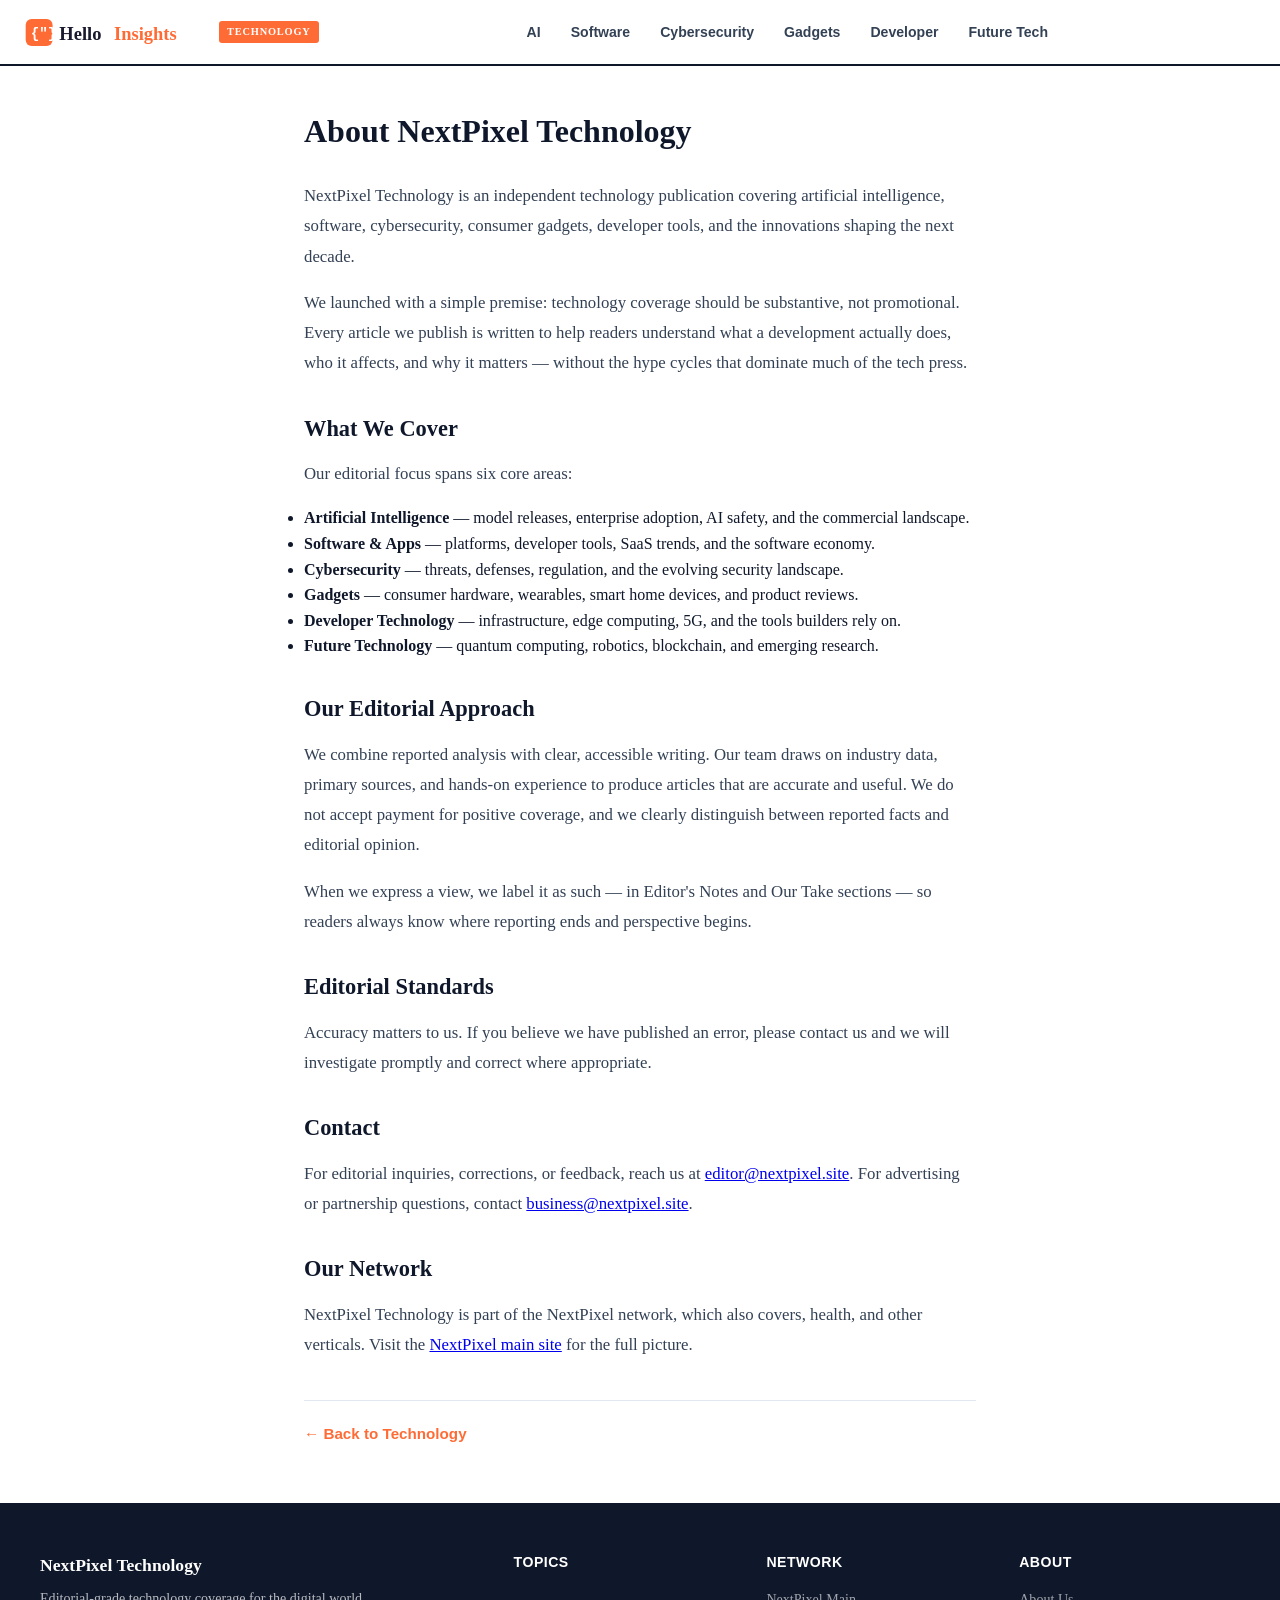
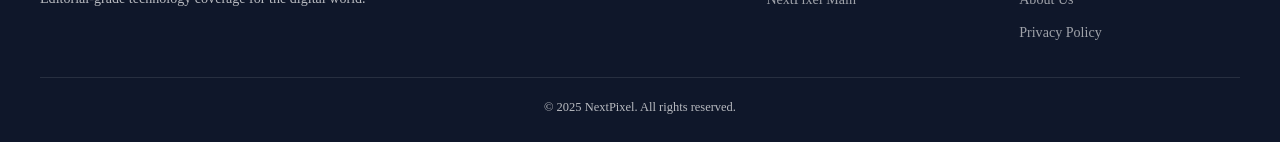
==== about.html @ 4803b614 "Rebrand Technology site to NextPixel" ====
﻿<!DOCTYPE html>
<html lang="en">
<head>
    <meta charset="UTF-8">
    <meta name="viewport" content="width=device-width, initial-scale=1.0">
    <title>About Us | NextPixel Technology</title>
    <meta name="description" content="About NextPixel Technology 鈥?editorial-grade coverage of AI, software, cybersecurity, gadgets and emerging technology.">
    <link rel="canonical" href="https://nextpixel.site/about.html">
    <script src="site-config.js"></script>
    <link rel="stylesheet" href="style.css">
</head>
<body>
    <header class="tech-header">
        <div class="header-inner">
            <a href="/" class="tech-logo">
                <svg viewBox="0 0 220 44" xmlns="http://www.w3.org/2000/svg" width="185" height="37">
                    <rect x="2" y="6" width="32" height="32" rx="7" fill="#ff6b35"/>
                    <text x="8" y="29" font-size="17" font-weight="900" fill="#fff" font-family="monospace">{"}"}</text>
                    <text x="42" y="31" font-size="22" font-weight="800" fill="#1a1a2e" font-family="Georgia, serif">Hello</text>
                    <text x="107" y="31" font-size="22" font-weight="800" fill="#ff6b35" font-family="Georgia, serif">Insights</text>
                </svg>
                <span class="header-badge">Technology</span>
            </a>
            <nav class="tech-nav" id="mainNav">
                <a href="index.html?cat=ai">AI</a>
                <a href="index.html?cat=software">Software</a>
                <a href="index.html?cat=cybersecurity">Cybersecurity</a>
                <a href="index.html?cat=gadgets">Gadgets</a>
                <a href="index.html?cat=developer">Developer</a>
                <a href="index.html?cat=future-tech">Future Tech</a>
            </nav>
            <div class="header-actions">
                <button class="menu-toggle" id="menuToggle" aria-label="Menu"><span></span><span></span><span></span></button>
            </div>
        </div>
    </header>

    <article class="tech-article static-page">
        <div class="article-content-wrap">
            <h1>About NextPixel Technology</h1>

            <p>NextPixel Technology is an independent technology publication covering artificial intelligence, software, cybersecurity, consumer gadgets, developer tools, and the innovations shaping the next decade.</p>

            <p>We launched with a simple premise: technology coverage should be substantive, not promotional. Every article we publish is written to help readers understand what a development actually does, who it affects, and why it matters &mdash; without the hype cycles that dominate much of the tech press.</p>

            <h2>What We Cover</h2>
            <p>Our editorial focus spans six core areas:</p>
            <ul>
                <li><strong>Artificial Intelligence</strong> &mdash; model releases, enterprise adoption, AI safety, and the commercial landscape.</li>
                <li><strong>Software &amp; Apps</strong> &mdash; platforms, developer tools, SaaS trends, and the software economy.</li>
                <li><strong>Cybersecurity</strong> &mdash; threats, defenses, regulation, and the evolving security landscape.</li>
                <li><strong>Gadgets</strong> &mdash; consumer hardware, wearables, smart home devices, and product reviews.</li>
                <li><strong>Developer Technology</strong> &mdash; infrastructure, edge computing, 5G, and the tools builders rely on.</li>
                <li><strong>Future Technology</strong> &mdash; quantum computing, robotics, blockchain, and emerging research.</li>
            </ul>

            <h2>Our Editorial Approach</h2>
            <p>We combine reported analysis with clear, accessible writing. Our team draws on industry data, primary sources, and hands-on experience to produce articles that are accurate and useful. We do not accept payment for positive coverage, and we clearly distinguish between reported facts and editorial opinion.</p>

            <p>When we express a view, we label it as such &mdash; in Editor's Notes and Our Take sections &mdash; so readers always know where reporting ends and perspective begins.</p>

            <h2>Editorial Standards</h2>
            <p>Accuracy matters to us. If you believe we have published an error, please contact us and we will investigate promptly and correct where appropriate.</p>

            <h2 id="contact">Contact</h2>
            <p>For editorial inquiries, corrections, or feedback, reach us at <a href="mailto:editor@nextpixel.site">editor@nextpixel.site</a>. For advertising or partnership questions, contact <a href="mailto:business@nextpixel.site">business@nextpixel.site</a>.</p>

            <h2>Our Network</h2>
            <p>NextPixel Technology is part of the NextPixel network, which also covers, health, and other verticals. Visit the <a href="https://nextpixel.site" target="_blank" rel="noopener">NextPixel main site</a> for the full picture.</p>

            <div class="back-home" style="margin-top:40px;">
                <a href="/">&larr; Back to Technology</a>
            </div>
        </div>
    </article>

    <footer class="tech-footer">
        <div class="footer-inner">
            <div class="footer-brand">
                <strong>NextPixel Technology</strong>
                <p>Editorial-grade technology coverage for the digital world.</p>
            </div>
            <div class="footer-col">
                <h4>Topics</h4>
                <ul id="footerTopics"></ul>
            </div>
            <div class="footer-col">
                <h4>Network</h4>
                <ul>
                    <li><a href="https://nextpixel.site" target="_blank" rel="noopener">NextPixel Main</a></li>
                </ul>
            </div>
            <div class="footer-col">
                <h4>About</h4>
                <ul>
                    <li><a href="about.html">About Us</a></li>
                    <li><a href="privacy.html">Privacy Policy</a></li>
                </ul>
            </div>
        </div>
        <div class="footer-bottom">
            <p>&copy; 2025 NextPixel. All rights reserved.</p>
        </div>
    </footer>

    <script>
    (function() {
        var ul = document.getElementById('footerTopics');
        if (typeof SITE_CONFIG !== 'undefined') {
            var html = '';
            SITE_CONFIG.subcategories.forEach(function(sub) {
                var url = SITE_CONFIG.categoryUrlMap[sub.id] || 'index.html?cat=' + sub.id;
                html += '<li><a href="' + url + '">' + sub.name + '</a></li>';
            });
            ul.innerHTML = html;
        }
        document.getElementById('menuToggle').addEventListener('click', function() {
            document.getElementById('mainNav').classList.toggle('nav-open');
        });
    })();
    </script>
</body>
</html>
---- style.css ----
/* ========================================
   NextPixel Technology - Global Styles
   v2: Editorial redesign, responsive header
   ======================================== */
* { margin: 0; padding: 0; box-sizing: border-box; }
:root {
    --accent: #ff6b35;
    --accent-hover: #e85a2a;
    --tech-blue: #2563eb;
    --tech-blue-light: #3b82f6;
    --bg-dark: #0f172a;
    --bg-darker: #020617;
    --bg-card: #ffffff;
    --bg-page: #f8fafc;
    --text-primary: #0f172a;
    --text-secondary: #334155;
    --text-muted: #94a3b8;
    --border: #e2e8f0;
    --shadow-sm: 0 1px 3px rgba(0,0,0,0.06);
    --shadow-md: 0 4px 12px rgba(0,0,0,0.08);
    --shadow-lg: 0 8px 24px rgba(0,0,0,0.12);
    --radius: 10px;
    --radius-lg: 16px;
    --transition: all 0.25s ease;
    --content-width: 720px;
    --header-height: 64px;
}
html { font-size: 16px; scroll-behavior: smooth; }
body {
    font-family: 'Georgia', 'Times New Roman', -apple-system, BlinkMacSystemFont, 'Segoe UI', Roboto, sans-serif;
    line-height: 1.6; color: var(--text-primary); background: var(--bg-page);
    min-height: 100vh;
}
.container { max-width: 1200px; margin: 0 auto; padding: 0 24px; }

/* ========== Header ========== */
.tech-header {
    background: var(--bg-card);
    border-bottom: 2px solid var(--bg-dark);
    position: sticky; top: 0; z-index: 1000;
}
.header-inner {
    max-width: 1280px; margin: 0 auto; padding: 0 24px;
    height: var(--header-height);
    display: flex; align-items: center; justify-content: space-between; gap: 20px;
}
.tech-logo {
    display: flex; align-items: center; gap: 10px;
    text-decoration: none; flex-shrink: 0;
}
.tech-logo svg { display: block; }
.header-badge {
    background: var(--accent);
    color: #fff; font-size: 0.65rem; font-weight: 800;
    padding: 3px 8px; border-radius: 3px;
    text-transform: uppercase; letter-spacing: 0.8px;
    white-space: nowrap;
}
.tech-nav {
    display: flex; gap: 2px; list-style: none;
    flex: 1; justify-content: center;
}
.tech-nav a {
    text-decoration: none; color: var(--text-secondary);
    padding: 8px 14px; border-radius: 4px;
    font-size: 0.88rem; font-weight: 600; font-family: -apple-system, sans-serif;
    transition: var(--transition); white-space: nowrap;
}
.tech-nav a:hover, .tech-nav a.active {
    color: var(--accent);
}
.header-actions {
    display: flex; align-items: center; gap: 8px; flex-shrink: 0;
}

/* Inline search */
.header-search {
    display: flex; align-items: center;
    background: var(--bg-page); border: 1px solid var(--border);
    border-radius: 20px; padding: 0 12px; height: 36px;
    transition: var(--transition); width: 200px;
}
.header-search:focus-within {
    border-color: var(--accent); background: #fff;
    box-shadow: 0 0 0 3px rgba(255,107,53,0.1);
}
.header-search input {
    border: none; background: none; outline: none;
    font-size: 0.85rem; color: var(--text-primary);
    width: 100%; padding: 0 8px; font-family: -apple-system, sans-serif;
}
.header-search input::placeholder { color: var(--text-muted); }
.header-search button {
    background: none; border: none; cursor: pointer;
    color: var(--text-muted); padding: 4px; display: flex;
}
.header-search button:hover { color: var(--accent); }

.menu-toggle {
    display: none; flex-direction: column; gap: 4px;
    background: none; border: none; cursor: pointer; padding: 8px;
}
.menu-toggle span { width: 22px; height: 2px; background: var(--text-primary); border-radius: 2px; transition: var(--transition); }

/* ========== Hero ========== */
.tech-hero {
    background: linear-gradient(135deg, var(--bg-dark) 0%, #1e293b 50%, #1e3a5f 100%);
    color: #fff; padding: 72px 24px 60px; text-align: center;
    position: relative; overflow: hidden;
    min-height: 320px; display: flex; align-items: center; justify-content: center;
}
.hero-content { position: relative; z-index: 2; max-width: 720px; }
.hero-content h1 {
    font-size: 2.8rem; font-weight: 900; line-height: 1.15;
    margin-bottom: 16px; letter-spacing: -0.02em;
    font-family: Georgia, serif;
}
.hero-content p {
    font-size: 1.15rem; color: rgba(255,255,255,0.8);
    margin-bottom: 24px; line-height: 1.6; font-family: Georgia, serif;
}
.hero-cta {
    display: inline-block; background: var(--accent); color: #fff;
    padding: 12px 28px; border-radius: 6px; text-decoration: none;
    font-weight: 700; font-size: 0.95rem; transition: var(--transition);
    font-family: -apple-system, sans-serif;
}
.hero-cta:hover { background: var(--accent-hover); transform: translateY(-2px); box-shadow: 0 6px 20px rgba(255,107,53,0.3); }
.hero-grid-bg {
    position: absolute; inset: 0; z-index: 1;
    background-image:
        linear-gradient(rgba(255,255,255,0.03) 1px, transparent 1px),
        linear-gradient(90deg, rgba(255,255,255,0.03) 1px, transparent 1px);
    background-size: 40px 40px;
}

/* ========== Editorial Intro ========== */
.editorial-intro {
    padding: 48px 0 36px; background: var(--bg-card);
    border-bottom: 1px solid var(--border);
}
.section-eyebrow {
    font-size: 0.75rem; font-weight: 800; text-transform: uppercase;
    letter-spacing: 0.12em; color: var(--accent); margin-bottom: 12px;
    font-family: -apple-system, sans-serif;
}
.editorial-text { max-width: var(--content-width); font-size: 1.1rem; color: var(--text-secondary); line-height: 1.8; font-family: Georgia, serif; }
.editorial-text p { margin-bottom: 12px; }
.editorial-text strong { color: var(--text-primary); }

/* ========== Section Title ========== */
.section-title {
    font-size: 1.5rem; font-weight: 800; color: var(--text-primary);
    margin-bottom: 24px; padding-bottom: 10px;
    border-bottom: 3px solid var(--accent);
    display: inline-block; font-family: Georgia, serif;
}

/* ========== Featured Grid ========== */
.featured-section { padding: 40px 0; }
.featured-grid {
    display: grid; grid-template-columns: 1.2fr 1fr; gap: 20px;
}
.featured-card {
    background: var(--bg-card); border-radius: var(--radius);
    overflow: hidden; box-shadow: var(--shadow-sm);
    transition: var(--transition);
}
.featured-card:hover { box-shadow: var(--shadow-lg); transform: translateY(-3px); }
.featured-card a { text-decoration: none; color: inherit; display: block; }
.featured-card img {
    width: 100%; aspect-ratio: 16/9; object-fit: cover;
}
.featured-main { grid-row: span 2; }
.featured-main img { height: 100%; max-height: 460px; }
.featured-side img { max-height: 180px; }
.featured-cat {
    display: inline-block; background: var(--accent); color: #fff;
    padding: 4px 10px; border-radius: 3px; font-size: 0.68rem; font-weight: 800;
    text-transform: uppercase; letter-spacing: 0.5px;
    position: relative; top: -36px; left: 14px;
    font-family: -apple-system, sans-serif;
}
.featured-card h3 {
    font-size: 1.15rem; font-weight: 700; line-height: 1.35;
    padding: 0 18px; margin-bottom: 6px; color: var(--text-primary);
    font-family: Georgia, serif;
}
.featured-main h3 { font-size: 1.4rem; }
.featured-card p {
    font-size: 0.88rem; color: var(--text-secondary); line-height: 1.5;
    padding: 0 18px; margin-bottom: 10px;
    display: -webkit-box; -webkit-line-clamp: 2; -webkit-box-orient: vertical; overflow: hidden;
    font-family: Georgia, serif;
}
.featured-card time {
    display: block; padding: 0 18px 14px;
    font-size: 0.78rem; color: var(--text-muted);
    font-family: -apple-system, sans-serif;
}

/* ========== Latest Section ========== */
.latest-section { padding: 40px 0; }
.latest-list { display: flex; flex-direction: column; gap: 14px; }
.latest-card {
    display: flex; gap: 18px; background: var(--bg-card);
    border-radius: var(--radius); overflow: hidden;
    box-shadow: var(--shadow-sm); transition: var(--transition);
}
.latest-card:hover { box-shadow: var(--shadow-md); transform: translateX(3px); }
.latest-card a.latest-img {
    flex-shrink: 0; width: 180px; text-decoration: none;
}
.latest-card img {
    width: 100%; height: 100%; min-height: 130px; object-fit: cover;
}
.latest-card-body { padding: 14px 18px 14px 0; flex: 1; }
.latest-card-body .latest-cat {
    font-size: 0.7rem; font-weight: 800; color: var(--accent);
    text-transform: uppercase; letter-spacing: 0.5px; margin-bottom: 5px; display: block;
    font-family: -apple-system, sans-serif;
}
.latest-card-body h3 { font-size: 1.02rem; font-weight: 700; line-height: 1.4; margin-bottom: 5px; font-family: Georgia, serif; }
.latest-card-body h3 a { text-decoration: none; color: var(--text-primary); transition: var(--transition); }
.latest-card-body h3 a:hover { color: var(--accent); }
.latest-card-body p {
    font-size: 0.86rem; color: var(--text-secondary); line-height: 1.5;
    display: -webkit-box; -webkit-line-clamp: 2; -webkit-box-orient: vertical; overflow: hidden;
    margin-bottom: 5px; font-family: Georgia, serif;
}
.latest-card-body time { font-size: 0.78rem; color: var(--text-muted); font-family: -apple-system, sans-serif; }
.load-more-btn {
    display: block; margin: 20px auto 0; padding: 10px 28px;
    background: transparent; border: 2px solid var(--text-primary);
    color: var(--text-primary); border-radius: 6px; cursor: pointer;
    font-weight: 700; font-size: 0.9rem; transition: var(--transition);
    font-family: -apple-system, sans-serif;
}
.load-more-btn:hover { background: var(--text-primary); color: #fff; }

/* ========== Topic Sections ========== */
.topic-section { padding: 36px 0; border-top: 1px solid var(--border); }
.topic-header { display: flex; align-items: center; justify-content: space-between; margin-bottom: 20px; }
.topic-header h2 { font-size: 1.3rem; font-weight: 800; color: var(--text-primary); font-family: Georgia, serif; }
.topic-header .view-all {
    color: var(--accent); text-decoration: none; font-weight: 700; font-size: 0.85rem;
    font-family: -apple-system, sans-serif;
}
.topic-header .view-all:hover { text-decoration: underline; }
.topic-grid {
    display: grid; grid-template-columns: repeat(3, 1fr); gap: 18px;
}
.topic-card {
    background: var(--bg-card); border-radius: var(--radius);
    overflow: hidden; box-shadow: var(--shadow-sm); transition: var(--transition);
}
.topic-card:hover { box-shadow: var(--shadow-md); transform: translateY(-2px); }
.topic-card a { text-decoration: none; color: inherit; }
.topic-card img {
    width: 100%; aspect-ratio: 16/9; object-fit: cover;
}
.topic-card h3 {
    font-size: 0.98rem; font-weight: 700; line-height: 1.4; padding: 12px 14px 4px;
    color: var(--text-primary); font-family: Georgia, serif;
}
.topic-card time { display: block; padding: 0 14px 12px; font-size: 0.78rem; color: var(--text-muted); font-family: -apple-system, sans-serif; }

/* ========== Most Read ========== */
.most-read-section { padding: 40px 0; background: var(--bg-card); border-top: 1px solid var(--border); }
.most-read-list { list-style: none; counter-reset: mr; }
.most-read-list li {
    counter-increment: mr; padding: 14px 0;
    border-bottom: 1px solid var(--border);
}
.most-read-list li a {
    display: flex; align-items: flex-start; gap: 14px;
    text-decoration: none; color: var(--text-primary); transition: var(--transition);
}
.most-read-list li a:hover { color: var(--accent); }
.most-read-list li a::before {
    content: counter(mr); font-size: 1.6rem; font-weight: 900;
    color: var(--accent); min-width: 36px; line-height: 1;
    font-family: Georgia, serif;
}
.mr-text { font-size: 1.02rem; font-weight: 600; line-height: 1.4; font-family: Georgia, serif; }

/* ========== Newsletter ========== */
.newsletter-section { padding: 56px 0; background: var(--bg-dark); }
.newsletter-inner { text-align: center; max-width: 520px; margin: 0 auto; }
.newsletter-inner h2 { color: #fff; font-size: 1.6rem; margin-bottom: 10px; font-family: Georgia, serif; }
.newsletter-inner p { color: rgba(255,255,255,0.7); margin-bottom: 20px; font-size: 0.95rem; }
.newsletter-form { display: flex; gap: 10px; }
.newsletter-form input {
    flex: 1; padding: 12px 16px; border-radius: 6px; border: 1px solid rgba(255,255,255,0.2);
    background: rgba(255,255,255,0.1); color: #fff; font-size: 0.95rem; outline: none;
}
.newsletter-form input::placeholder { color: rgba(255,255,255,0.5); }
.newsletter-form input:focus { border-color: var(--accent); }
.newsletter-form button {
    padding: 12px 24px; border-radius: 6px; border: none;
    background: var(--accent); color: #fff; font-weight: 700;
    font-size: 0.95rem; cursor: pointer; transition: var(--transition);
}
.newsletter-form button:hover { background: var(--accent-hover); }

/* ========== Ad Slots ========== */
.ad-slot { margin: 16px auto; text-align: center; min-height: 0; overflow: hidden; transition: all 0.3s ease; }
.ad-slot.has-ad { min-height: 250px; }
.ad-slot.ad-hidden { display: none !important; }

/* ========== Article Page ========== */
.tech-article { background: #fff; }

/* Hero image — constrained width, not full bleed */
.article-hero-wrap {
    max-width: 800px; margin: 0 auto; padding: 32px 24px 0;
}
.article-hero-wrap img {
    width: 100%; max-height: 420px; object-fit: cover;
    border-radius: var(--radius); display: block;
}

.article-content-wrap { max-width: var(--content-width); margin: 0 auto; padding: 28px 24px 56px; }

.article-meta-top { display: flex; align-items: center; gap: 14px; margin-bottom: 14px; }
.article-cat-link {
    background: var(--accent); color: #fff; padding: 4px 12px;
    border-radius: 3px; font-size: 0.72rem; font-weight: 800;
    text-transform: uppercase; text-decoration: none; letter-spacing: 0.5px;
    font-family: -apple-system, sans-serif;
}
.article-meta-top time { font-size: 0.85rem; color: var(--text-muted); font-family: -apple-system, sans-serif; }

.article-h1 {
    font-size: 2rem; font-weight: 900; line-height: 1.25;
    margin-bottom: 14px; color: var(--text-primary);
    font-family: Georgia, 'Times New Roman', serif;
    letter-spacing: -0.01em;
}
.article-lead {
    font-size: 1.15rem; color: var(--text-secondary); line-height: 1.7;
    margin-bottom: 28px; font-family: Georgia, serif;
    border-left: 3px solid var(--accent); padding-left: 16px;
}

/* Editorial note */
.editor-note {
    background: #fef9f5; border: 1px solid #fde0c8; border-radius: var(--radius);
    padding: 16px 20px; margin: 0 0 28px; font-size: 0.95rem;
    line-height: 1.7; color: var(--text-secondary); font-family: Georgia, serif;
}
.editor-note .ed-label {
    display: block; font-size: 0.7rem; font-weight: 800; text-transform: uppercase;
    letter-spacing: 0.8px; color: var(--accent); margin-bottom: 6px;
    font-family: -apple-system, sans-serif;
}

/* Article body — editorial typography */
.article-body {
    font-size: 1.12rem; line-height: 1.8; color: var(--text-secondary);
    font-family: Georgia, 'Times New Roman', serif;
}
.article-body h2 {
    font-size: 1.5rem; color: var(--text-primary); margin: 2.2rem 0 0.9rem;
    font-weight: 800; line-height: 1.3; font-family: Georgia, serif;
    border-bottom: 1px solid var(--border); padding-bottom: 8px;
}
.article-body h3 {
    font-size: 1.22rem; color: var(--text-primary); margin: 1.6rem 0 0.7rem;
    font-weight: 700; font-family: Georgia, serif;
}
.article-body p {
    margin-bottom: 1.3rem;
}
.article-body ul, .article-body ol { margin: 1.2rem 0; padding-left: 1.6rem; }
.article-body li { margin-bottom: 0.6rem; }
.article-body strong { color: var(--text-primary); }
.article-body a { color: var(--tech-blue); text-decoration: underline; text-underline-offset: 2px; }
.article-body a:hover { color: var(--accent); }
.article-body blockquote {
    border-left: 4px solid var(--accent); padding: 8px 0 8px 1.2rem;
    margin: 1.8rem 0; font-style: italic; color: var(--text-secondary);
    font-size: 1.15rem; line-height: 1.7; background: #fafafa;
}
.article-body blockquote p { margin-bottom: 0; }

/* Inline article images — moderate size, centered, with caption feel */
.article-body img {
    max-width: 100%; height: auto; border-radius: 8px;
    margin: 1.8rem auto; display: block;
    box-shadow: var(--shadow-sm);
}
.article-body figure { margin: 1.8rem 0; text-align: center; }
.article-body figure img { margin: 0 auto 8px; }
.article-body figcaption {
    font-size: 0.82rem; color: var(--text-muted); font-style: italic;
    font-family: -apple-system, sans-serif;
}
.article-body code {
    background: #f1f5f9; padding: 2px 6px; border-radius: 4px;
    font-size: 0.9em; font-family: 'SF Mono', Monaco, monospace;
}
.article-body pre {
    background: var(--bg-dark); color: #e2e8f0; padding: 16px 20px;
    border-radius: 8px; overflow-x: auto; margin: 1.5rem 0;
    font-size: 0.88rem; line-height: 1.6;
}
.article-body pre code { background: none; padding: 0; color: inherit; }

/* Share */
.share-section { margin-top: 36px; padding-top: 20px; border-top: 1px solid var(--border); }
.share-section h4 { margin-bottom: 10px; font-size: 0.95rem; font-family: -apple-system, sans-serif; }
.share-buttons { display: flex; gap: 8px; }
.share-btn {
    padding: 8px 16px; border-radius: 6px; text-decoration: none;
    font-size: 0.82rem; font-weight: 700; transition: var(--transition);
    font-family: -apple-system, sans-serif;
}
.share-btn.twitter { background: #1da1f2; color: #fff; }
.share-btn.facebook { background: #4267b2; color: #fff; }
.share-btn.linkedin { background: #0077b5; color: #fff; }
.share-btn:hover { opacity: 0.9; transform: translateY(-2px); }

/* Related */
.related-section { margin-top: 40px; }
.related-section h2 { font-size: 1.3rem; font-weight: 800; margin-bottom: 18px; font-family: Georgia, serif; }
.related-grid { display: grid; grid-template-columns: repeat(3, 1fr); gap: 16px; }
.related-card {
    background: var(--bg-page); border-radius: var(--radius);
    overflow: hidden; transition: var(--transition);
}
.related-card:hover { transform: translateY(-2px); box-shadow: var(--shadow-md); }
.related-card a { text-decoration: none; color: inherit; }
.related-card img { width: 100%; aspect-ratio: 16/9; object-fit: cover; }
.related-card h3 { padding: 10px 12px 4px; font-size: 0.92rem; font-weight: 700; line-height: 1.4; color: var(--text-primary); font-family: Georgia, serif; }
.related-card time { display: block; padding: 0 12px 10px; font-size: 0.76rem; color: var(--text-muted); font-family: -apple-system, sans-serif; }

/* Explore Topics */
.explore-topics-section { margin-top: 40px; }
.explore-topics-section h2 { font-size: 1.3rem; font-weight: 800; margin-bottom: 14px; font-family: Georgia, serif; }
.topics-pills { display: flex; flex-wrap: wrap; gap: 8px; }
.topic-pill {
    padding: 8px 18px; background: var(--bg-page); border-radius: 20px;
    text-decoration: none; font-size: 0.85rem; font-weight: 600;
    color: var(--text-secondary); transition: var(--transition);
    border: 1px solid var(--border); font-family: -apple-system, sans-serif;
}
.topic-pill:hover, .topic-pill.current { background: var(--accent); color: #fff; border-color: var(--accent); }

/* Back home */
.back-home { margin-top: 36px; padding-top: 20px; border-top: 1px solid var(--border); }
.back-home a { color: var(--accent); text-decoration: none; font-weight: 700; font-size: 0.95rem; font-family: -apple-system, sans-serif; }
.back-home a:hover { text-decoration: underline; }

/* ========== Footer ========== */
.tech-footer { background: var(--bg-dark); color: rgba(255,255,255,0.7); padding: 48px 24px 24px; }
.footer-inner { max-width: 1200px; margin: 0 auto; display: grid; grid-template-columns: 2fr 1fr 1fr 1fr; gap: 32px; }
.footer-brand strong { color: #fff; font-size: 1.1rem; display: block; margin-bottom: 8px; font-family: Georgia, serif; }
.footer-brand p { font-size: 0.88rem; line-height: 1.6; }
.footer-col h4 { color: #fff; font-size: 0.88rem; margin-bottom: 12px; font-family: -apple-system, sans-serif; text-transform: uppercase; letter-spacing: 0.5px; }
.footer-col ul { list-style: none; }
.footer-col ul li { margin-bottom: 8px; }
.footer-col ul li a { color: rgba(255,255,255,0.6); text-decoration: none; font-size: 0.88rem; transition: var(--transition); }
.footer-col ul li a:hover { color: var(--accent); }
.footer-bottom { max-width: 1200px; margin: 24px auto 0; padding-top: 20px; border-top: 1px solid rgba(255,255,255,0.1); text-align: center; font-size: 0.78rem; display: flex; justify-content: center; gap: 20px; flex-wrap: wrap; }
.footer-bottom a { color: rgba(255,255,255,0.5); text-decoration: none; }
.footer-bottom a:hover { color: var(--accent); }

/* ========== Static Pages (About/Privacy) ========== */
.static-page { background: #fff; }
.static-page .article-content-wrap { padding-top: 40px; }
.static-page h1 { font-size: 2rem; font-weight: 900; margin-bottom: 24px; font-family: Georgia, serif; }
.static-page h2 { font-size: 1.4rem; font-weight: 800; margin: 2rem 0 0.8rem; font-family: Georgia, serif; }
.static-page p { font-size: 1.05rem; line-height: 1.8; margin-bottom: 1rem; font-family: Georgia, serif; color: var(--text-secondary); }

/* ========== Loading ========== */
.loading { display: flex; justify-content: center; padding: 60px; color: var(--text-muted); }

/* ========== Responsive ========== */
@media (max-width: 1024px) {
    .featured-grid { grid-template-columns: 1fr 1fr; }
    .featured-main { grid-row: auto; }
    .topic-grid { grid-template-columns: repeat(2, 1fr); }
    .related-grid { grid-template-columns: repeat(2, 1fr); }
    .footer-inner { grid-template-columns: 1fr 1fr; }
    .header-search { width: 160px; }
}
@media (max-width: 768px) {
    :root { --header-height: 56px; }
    .header-inner { padding: 0 16px; gap: 10px; }
    .tech-logo svg { width: 130px; height: 26px; }
    .header-badge { font-size: 0.6rem; padding: 2px 6px; }

    .tech-nav {
        display: none; width: 100%; flex-direction: column;
        padding: 8px 16px; background: var(--bg-card);
        border-top: 1px solid var(--border); position: absolute;
        top: var(--header-height); left: 0; right: 0; z-index: 999;
    }
    .tech-nav.nav-open { display: flex; }
    .tech-nav a { padding: 12px 0; border-bottom: 1px solid var(--border); font-size: 0.95rem; }
    .menu-toggle { display: flex; }

    .header-search { width: 140px; height: 34px; }
    .header-search input { font-size: 0.82rem; }

    .tech-hero { min-height: 260px; padding: 48px 20px 40px; }
    .hero-content h1 { font-size: 1.9rem; }
    .hero-content p { font-size: 1rem; }

    .featured-grid { grid-template-columns: 1fr; }
    .featured-main img { max-height: 280px; }
    .topic-grid { grid-template-columns: 1fr; }
    .related-grid { grid-template-columns: 1fr; }
    .latest-card { flex-direction: column; }
    .latest-card a.latest-img { width: 100%; height: 160px; }
    .latest-card-body { padding: 12px 14px; }

    .newsletter-form { flex-direction: column; }
    .footer-inner { grid-template-columns: 1fr; text-align: center; gap: 24px; }

    .article-hero-wrap { padding: 20px 16px 0; }
    .article-hero-wrap img { max-height: 260px; border-radius: 6px; }
    .article-content-wrap { padding: 20px 16px 40px; }
    .article-h1 { font-size: 1.55rem; }
    .article-lead { font-size: 1.05rem; }
    .article-body { font-size: 1rem; }

    .section-title { font-size: 1.25rem; }
}
@media (max-width: 480px) {
    .hero-content h1 { font-size: 1.6rem; }
    .featured-main h3 { font-size: 1.1rem; }
    .header-search { width: 110px; }
    .header-search input { font-size: 0.78rem; }
    .share-buttons { flex-direction: column; }
    .share-btn { text-align: center; }
}

/* ========== Print ========== */
@media print {
    .tech-header, .tech-footer, .newsletter-section, .share-section, .cat-pagination, [data-ad-slot], .header-search, .menu-toggle { display: none; }
    body { background: white; font-size: 12pt; }
    .container { max-width: 100%; padding: 0; }
    .article-hero-wrap { max-width: 100%; padding: 0; }
}
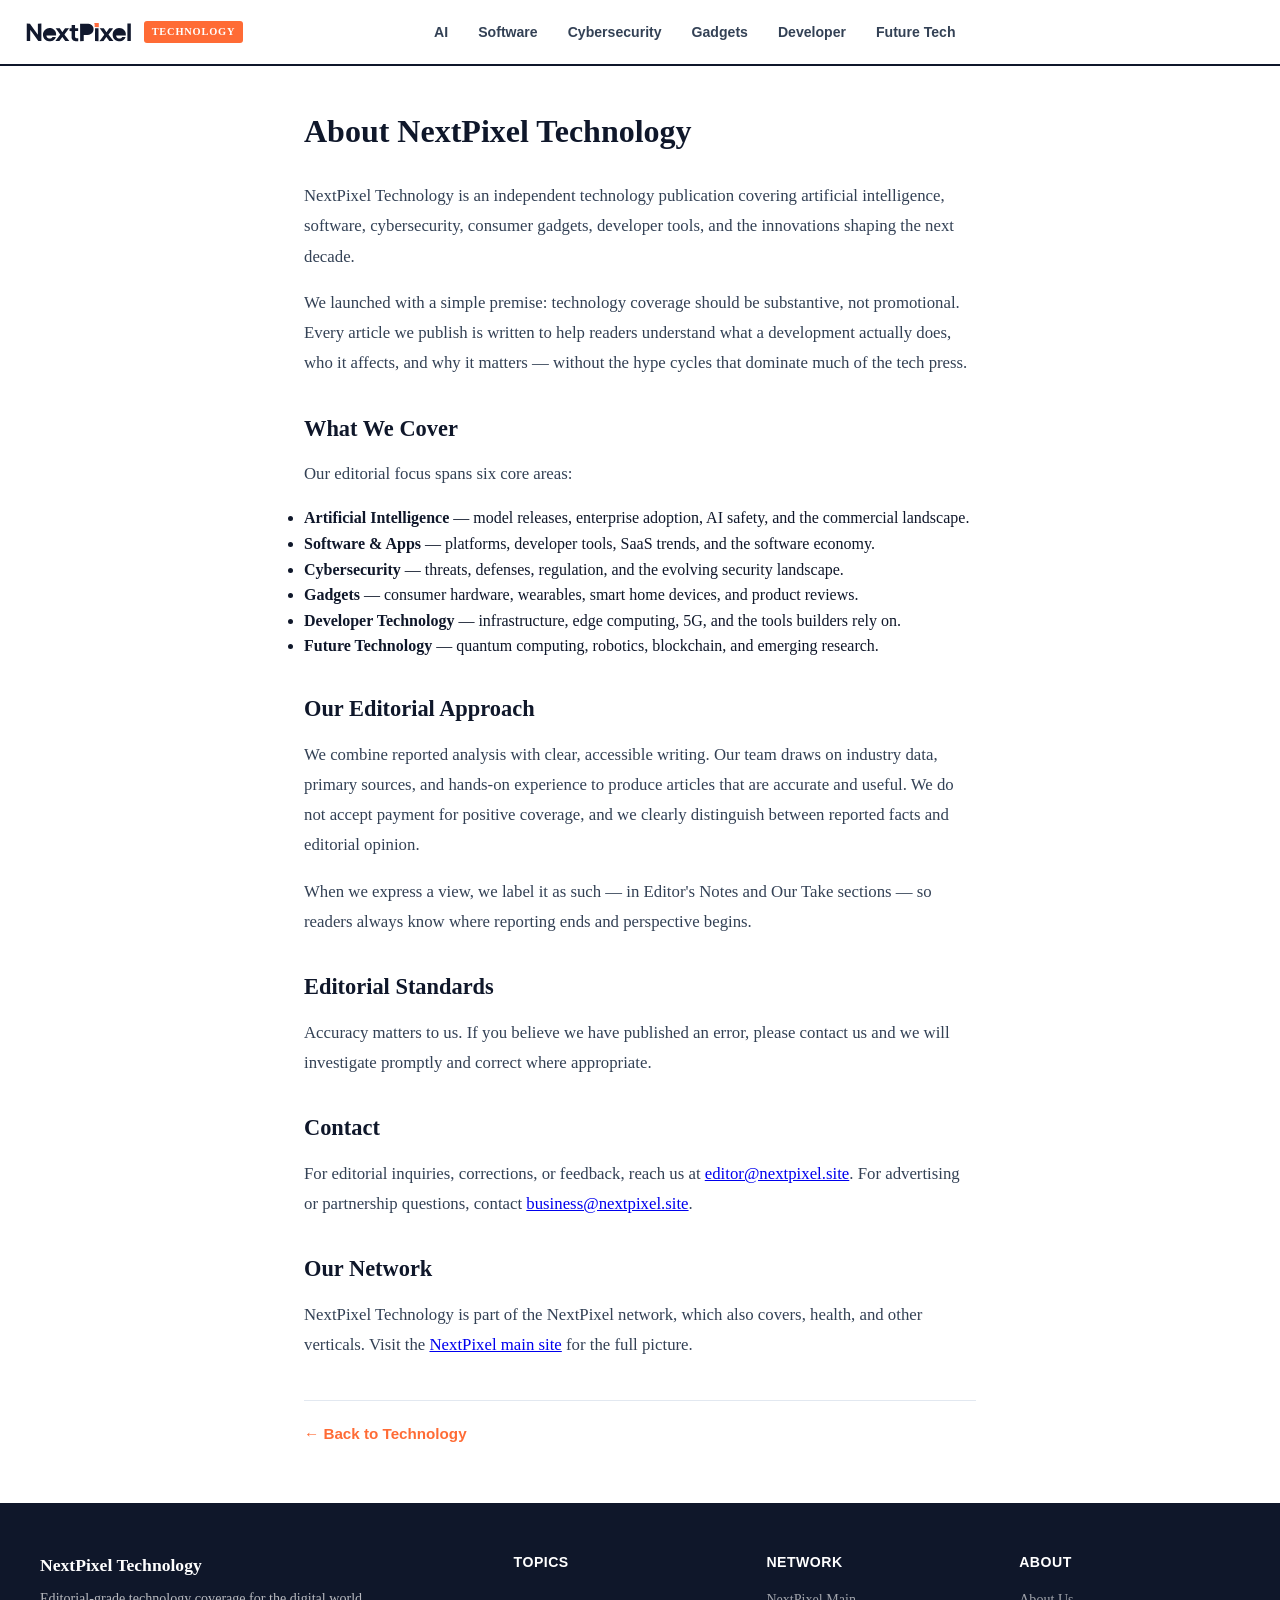
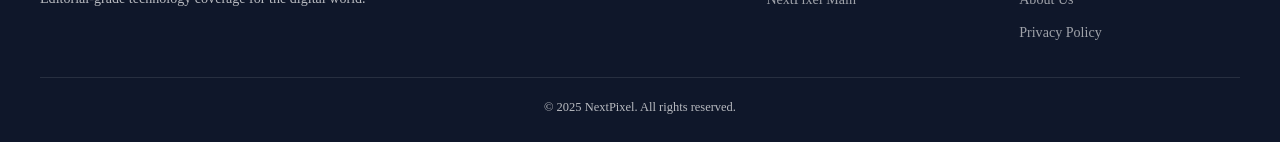
==== commit f999bb72: "replace inline logo with NextPixel SVG branding" ====
--- a/about.html
+++ b/about.html
@@ -8,17 +8,12 @@
     <link rel="canonical" href="https://nextpixel.site/about.html">
     <script src="site-config.js"></script>
     <link rel="stylesheet" href="style.css">
+<link rel="icon" type="image/svg+xml" href="/favicon.svg">
 </head>
 <body>
     <header class="tech-header">
         <div class="header-inner">
-            <a href="/" class="tech-logo">
-                <svg viewBox="0 0 220 44" xmlns="http://www.w3.org/2000/svg" width="185" height="37">
-                    <rect x="2" y="6" width="32" height="32" rx="7" fill="#ff6b35"/>
-                    <text x="8" y="29" font-size="17" font-weight="900" fill="#fff" font-family="monospace">{"}"}</text>
-                    <text x="42" y="31" font-size="22" font-weight="800" fill="#1a1a2e" font-family="Georgia, serif">Hello</text>
-                    <text x="107" y="31" font-size="22" font-weight="800" fill="#ff6b35" font-family="Georgia, serif">Insights</text>
-                </svg>
+            <a href="/" class="tech-logo"><img src="/logo.svg" alt="NextPixel">
                 <span class="header-badge">Technology</span>
             </a>
             <nav class="tech-nav" id="mainNav">
@@ -124,3 +119,6 @@
 
 
 
+
+
+
--- a/style.css
+++ b/style.css
@@ -1,4 +1,4 @@
-/* ========================================
+﻿/* ========================================
    NextPixel Technology - Global Styles
    v2: Editorial redesign, responsive header
    ======================================== */
@@ -48,7 +48,7 @@
     display: flex; align-items: center; gap: 10px;
     text-decoration: none; flex-shrink: 0;
 }
-.tech-logo svg { display: block; }
+.tech-logo img { display:block; }
 .header-badge {
     background: var(--accent);
     color: #fff; font-size: 0.65rem; font-weight: 800;
@@ -488,7 +488,7 @@
 @media (max-width: 768px) {
     :root { --header-height: 56px; }
     .header-inner { padding: 0 16px; gap: 10px; }
-    .tech-logo svg { width: 130px; height: 26px; }
+    .tech-logo img { width:130px; height:auto; }
     .header-badge { font-size: 0.6rem; padding: 2px 6px; }
 
     .tech-nav {
@@ -544,3 +544,4 @@
     .container { max-width: 100%; padding: 0; }
     .article-hero-wrap { max-width: 100%; padding: 0; }
 }
+
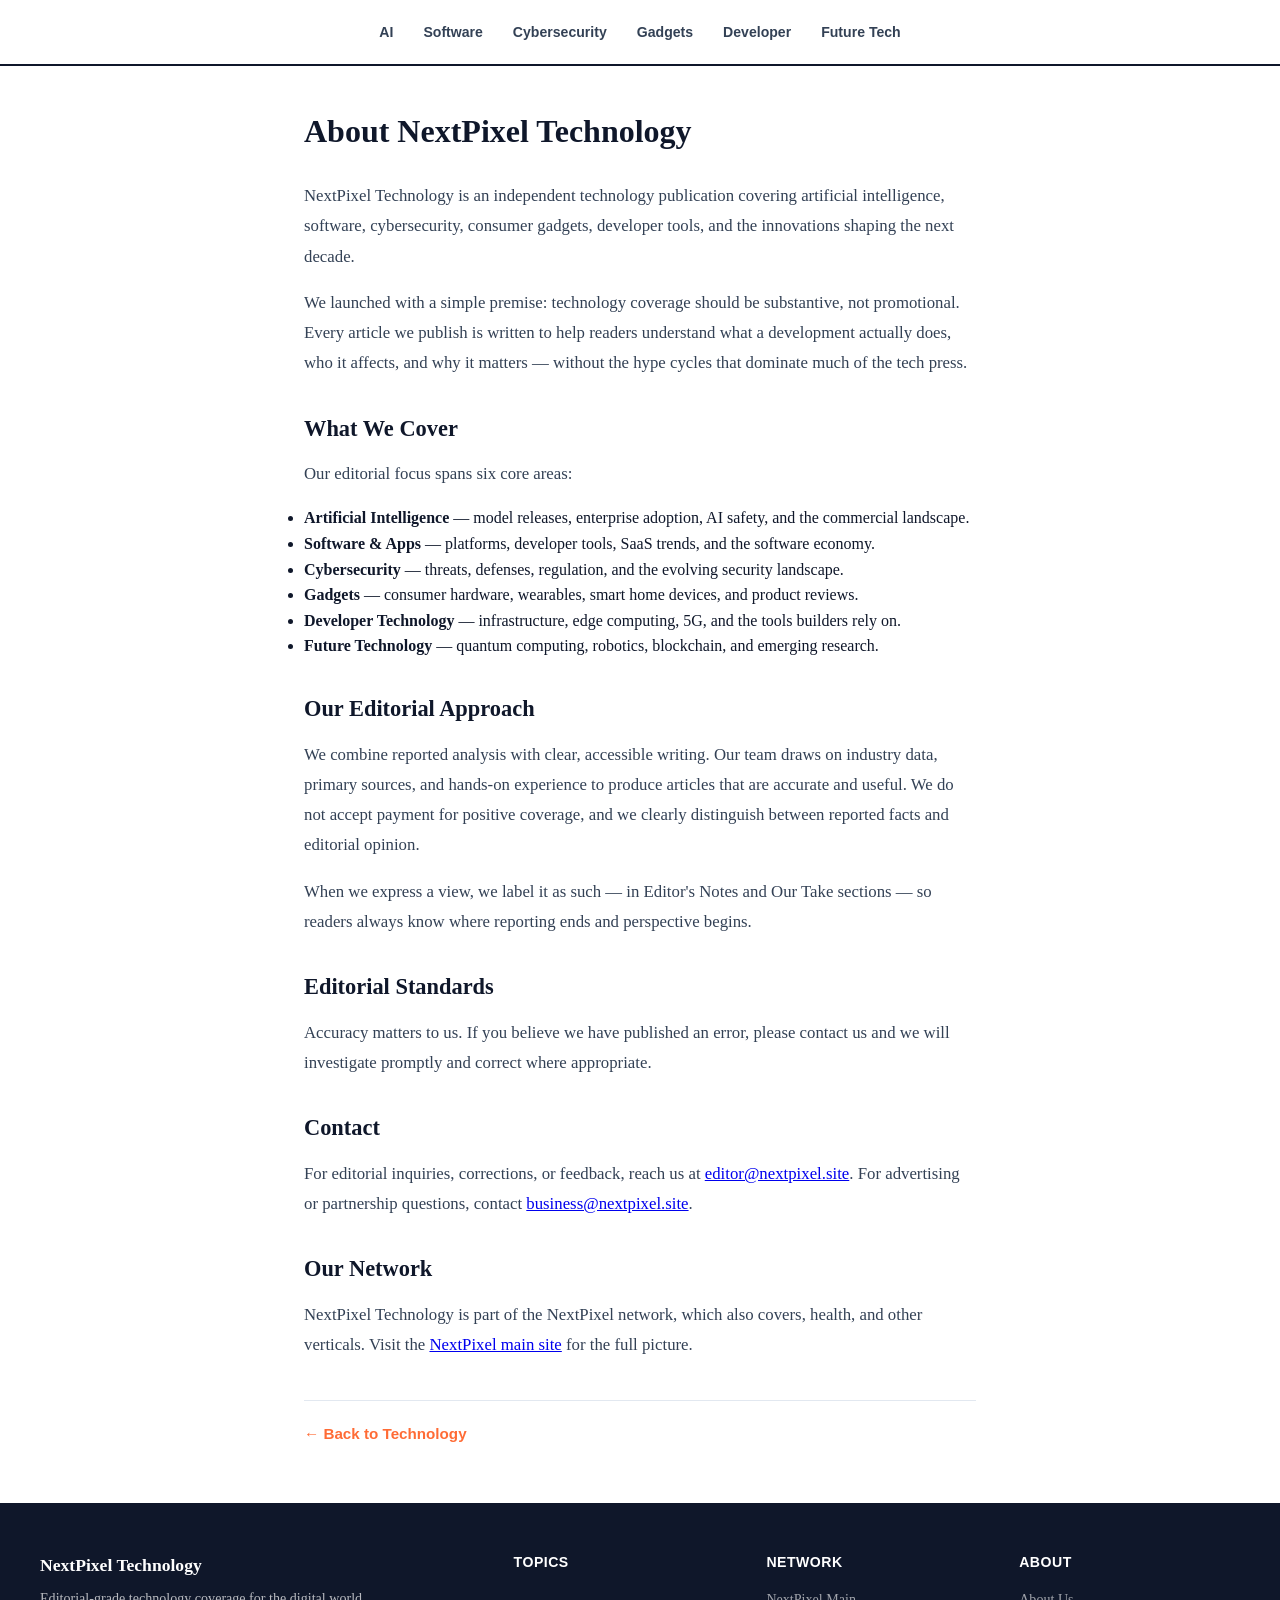
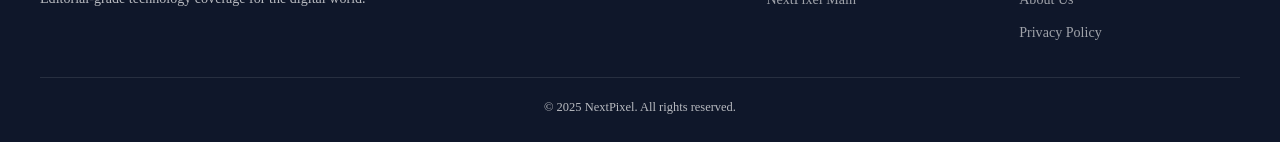
==== commit 1bec405a: "remove Technology header badge" ====
--- a/about.html
+++ b/about.html
@@ -14,7 +14,6 @@
     <header class="tech-header">
         <div class="header-inner">
             <a href="/" class="tech-logo"><img src="/logo.svg" alt="NextPixel">
-                <span class="header-badge">Technology</span>
             </a>
             <nav class="tech-nav" id="mainNav">
                 <a href="index.html?cat=ai">AI</a>
@@ -122,3 +121,4 @@
 
 
 
+
--- a/style.css
+++ b/style.css
@@ -49,13 +49,7 @@
     text-decoration: none; flex-shrink: 0;
 }
 .tech-logo img { display:block; }
-.header-badge {
-    background: var(--accent);
-    color: #fff; font-size: 0.65rem; font-weight: 800;
-    padding: 3px 8px; border-radius: 3px;
-    text-transform: uppercase; letter-spacing: 0.8px;
-    white-space: nowrap;
-}
+
 .tech-nav {
     display: flex; gap: 2px; list-style: none;
     flex: 1; justify-content: center;
@@ -489,7 +483,7 @@
     :root { --header-height: 56px; }
     .header-inner { padding: 0 16px; gap: 10px; }
     .tech-logo img { width:130px; height:auto; }
-    .header-badge { font-size: 0.6rem; padding: 2px 6px; }
+    
 
     .tech-nav {
         display: none; width: 100%; flex-direction: column;
@@ -545,3 +539,4 @@
     .article-hero-wrap { max-width: 100%; padding: 0; }
 }
 
+
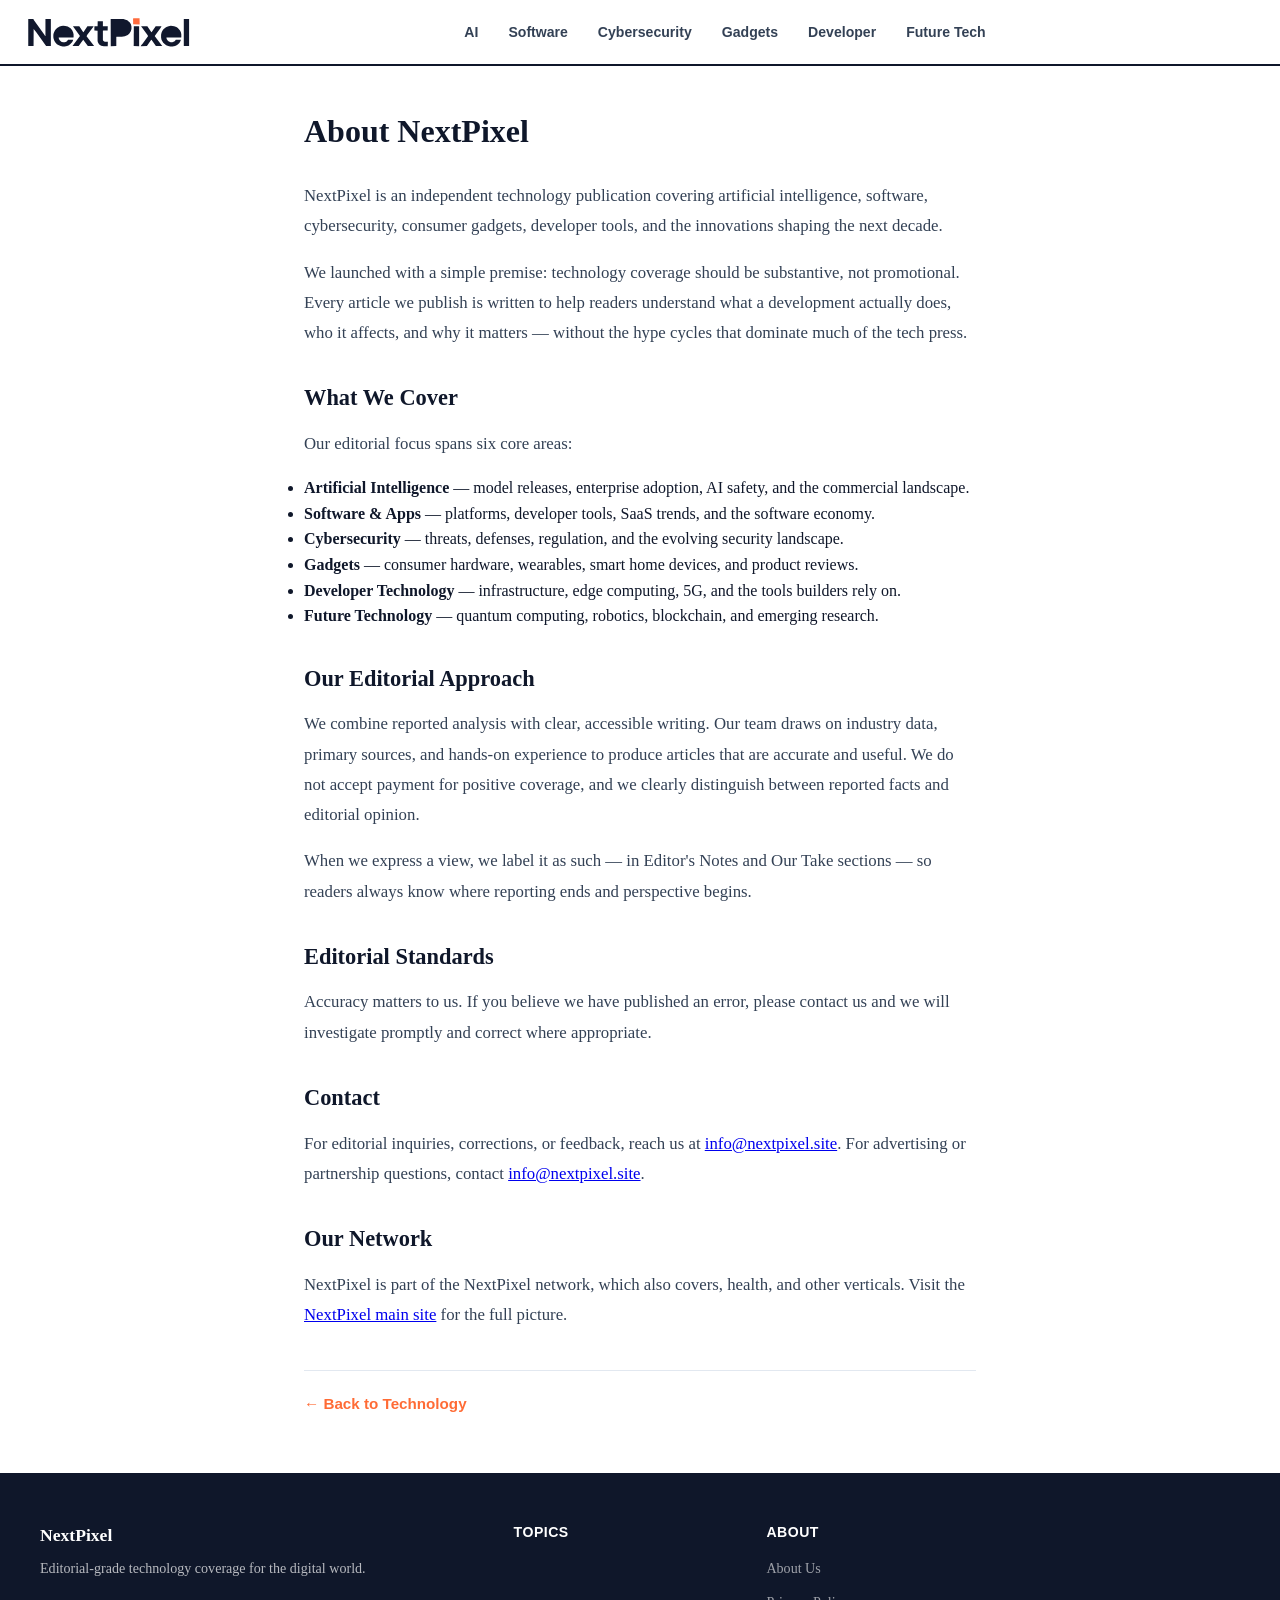
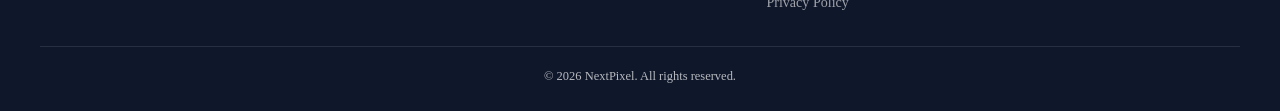
==== commit 66fdbd35: "Update NextPixel branding and footer" ====
--- a/about.html
+++ b/about.html
@@ -3,8 +3,8 @@
 <head>
     <meta charset="UTF-8">
     <meta name="viewport" content="width=device-width, initial-scale=1.0">
-    <title>About Us | NextPixel Technology</title>
-    <meta name="description" content="About NextPixel Technology 鈥?editorial-grade coverage of AI, software, cybersecurity, gadgets and emerging technology.">
+    <title>About Us | NextPixel</title>
+    <meta name="description" content="About NextPixel 鈥?editorial-grade coverage of AI, software, cybersecurity, gadgets and emerging technology.">
     <link rel="canonical" href="https://nextpixel.site/about.html">
     <script src="site-config.js"></script>
     <link rel="stylesheet" href="style.css">
@@ -31,9 +31,9 @@
 
     <article class="tech-article static-page">
         <div class="article-content-wrap">
-            <h1>About NextPixel Technology</h1>
+            <h1>About NextPixel</h1>
 
-            <p>NextPixel Technology is an independent technology publication covering artificial intelligence, software, cybersecurity, consumer gadgets, developer tools, and the innovations shaping the next decade.</p>
+            <p>NextPixel is an independent technology publication covering artificial intelligence, software, cybersecurity, consumer gadgets, developer tools, and the innovations shaping the next decade.</p>
 
             <p>We launched with a simple premise: technology coverage should be substantive, not promotional. Every article we publish is written to help readers understand what a development actually does, who it affects, and why it matters &mdash; without the hype cycles that dominate much of the tech press.</p>
 
@@ -57,10 +57,10 @@
             <p>Accuracy matters to us. If you believe we have published an error, please contact us and we will investigate promptly and correct where appropriate.</p>
 
             <h2 id="contact">Contact</h2>
-            <p>For editorial inquiries, corrections, or feedback, reach us at <a href="mailto:editor@nextpixel.site">editor@nextpixel.site</a>. For advertising or partnership questions, contact <a href="mailto:business@nextpixel.site">business@nextpixel.site</a>.</p>
+            <p>For editorial inquiries, corrections, or feedback, reach us at <a href="mailto:info@nextpixel.site">info@nextpixel.site</a>. For advertising or partnership questions, contact <a href="mailto:info@nextpixel.site">info@nextpixel.site</a>.</p>
 
             <h2>Our Network</h2>
-            <p>NextPixel Technology is part of the NextPixel network, which also covers, health, and other verticals. Visit the <a href="https://nextpixel.site" target="_blank" rel="noopener">NextPixel main site</a> for the full picture.</p>
+            <p>NextPixel is part of the NextPixel network, which also covers, health, and other verticals. Visit the <a href="https://nextpixel.site" target="_blank" rel="noopener">NextPixel main site</a> for the full picture.</p>
 
             <div class="back-home" style="margin-top:40px;">
                 <a href="/">&larr; Back to Technology</a>
@@ -71,18 +71,12 @@
     <footer class="tech-footer">
         <div class="footer-inner">
             <div class="footer-brand">
-                <strong>NextPixel Technology</strong>
+                <strong>NextPixel</strong>
                 <p>Editorial-grade technology coverage for the digital world.</p>
             </div>
             <div class="footer-col">
                 <h4>Topics</h4>
                 <ul id="footerTopics"></ul>
-            </div>
-            <div class="footer-col">
-                <h4>Network</h4>
-                <ul>
-                    <li><a href="https://nextpixel.site" target="_blank" rel="noopener">NextPixel Main</a></li>
-                </ul>
             </div>
             <div class="footer-col">
                 <h4>About</h4>
@@ -93,7 +87,7 @@
             </div>
         </div>
         <div class="footer-bottom">
-            <p>&copy; 2025 NextPixel. All rights reserved.</p>
+            <p><span class="dynamic-year"></span> NextPixel. All rights reserved.</p>
         </div>
     </footer>
 
@@ -113,12 +107,24 @@
         });
     })();
     </script>
+<script>
+(function () {
+    var now = new Date();
+    var year = now.getFullYear();
+    var dateText = now.toLocaleDateString('en-US', {
+        year: 'numeric',
+        month: 'long'
+    });
+
+    document.querySelectorAll('.dynamic-year').forEach(function (el) {
+        el.textContent = '© ' + year;
+    });
+
+    document.querySelectorAll('.dynamic-date').forEach(function (el) {
+        el.textContent = dateText;
+    });
+})();
+</script>
 </body>
 </html>
 
-
-
-
-
-
-
--- a/style.css
+++ b/style.css
@@ -1,5 +1,5 @@
 ﻿/* ========================================
-   NextPixel Technology - Global Styles
+   NextPixel - Global Styles
    v2: Editorial redesign, responsive header
    ======================================== */
 * { margin: 0; padding: 0; box-sizing: border-box; }
@@ -48,7 +48,7 @@
     display: flex; align-items: center; gap: 10px;
     text-decoration: none; flex-shrink: 0;
 }
-.tech-logo img { display:block; }
+.tech-logo img { display:block; width:170px; height:auto; }
 
 .tech-nav {
     display: flex; gap: 2px; list-style: none;
@@ -539,4 +539,3 @@
     .article-hero-wrap { max-width: 100%; padding: 0; }
 }
 
-
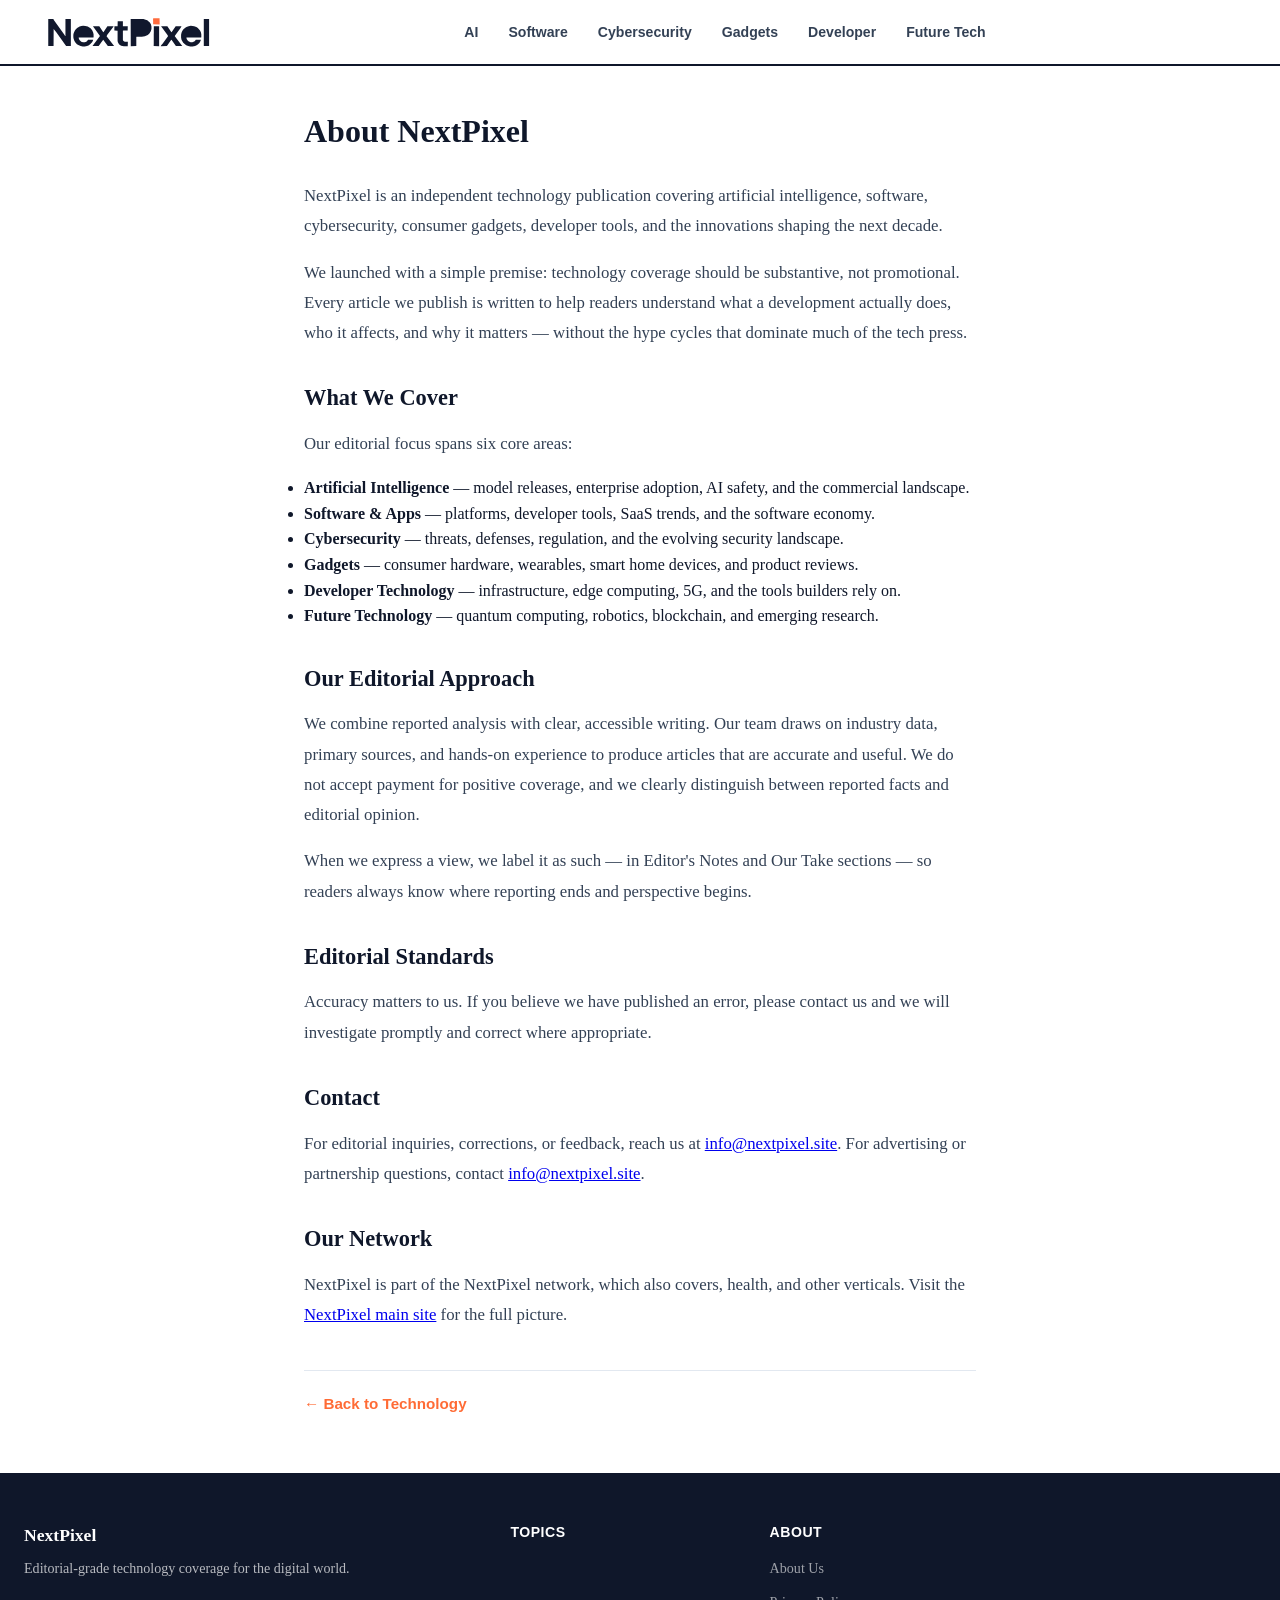
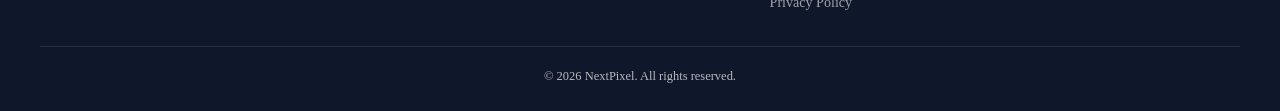
==== commit bf329b27: "Fix footer encoding and featured card alignment" ====
--- a/about.html
+++ b/about.html
@@ -1,4 +1,4 @@
-﻿<!DOCTYPE html>
+<!DOCTYPE html>
 <html lang="en">
 <head>
     <meta charset="UTF-8">
@@ -117,7 +117,7 @@
     });
 
     document.querySelectorAll('.dynamic-year').forEach(function (el) {
-        el.textContent = '© ' + year;
+        el.innerHTML = '&copy; ' + year;
     });
 
     document.querySelectorAll('.dynamic-date').forEach(function (el) {
@@ -127,4 +127,3 @@
 </script>
 </body>
 </html>
-
--- a/style.css
+++ b/style.css
@@ -31,7 +31,7 @@
     line-height: 1.6; color: var(--text-primary); background: var(--bg-page);
     min-height: 100vh;
 }
-.container { max-width: 1200px; margin: 0 auto; padding: 0 24px; }
+.container { max-width: 1240px; width: 100%; margin-left: auto; margin-right: auto; padding-left: 24px; padding-right: 24px; box-sizing: border-box; }
 
 /* ========== Header ========== */
 .tech-header {
@@ -40,7 +40,7 @@
     position: sticky; top: 0; z-index: 1000;
 }
 .header-inner {
-    max-width: 1280px; margin: 0 auto; padding: 0 24px;
+    max-width: 1240px; width: 100%; margin: 0 auto; padding: 0 24px;
     height: var(--header-height);
     display: flex; align-items: center; justify-content: space-between; gap: 20px;
 }
@@ -161,34 +161,37 @@
     transition: var(--transition);
 }
 .featured-card:hover { box-shadow: var(--shadow-lg); transform: translateY(-3px); }
-.featured-card a { text-decoration: none; color: inherit; display: block; }
+.featured-card a { text-decoration: none; color: inherit; display: flex; flex-direction: column; height: 100%; }
 .featured-card img {
-    width: 100%; aspect-ratio: 16/9; object-fit: cover;
+    display: block; width: 100%; aspect-ratio: 16/9; height: auto; object-fit: cover;
 }
 .featured-main { grid-row: span 2; }
-.featured-main img { height: 100%; max-height: 460px; }
-.featured-side img { max-height: 180px; }
+.featured-main img { width: 100%; height: auto; aspect-ratio: 16/9; object-fit: cover; max-height: none; }
+.featured-side img { width: 100%; height: auto; aspect-ratio: 16/9; object-fit: cover; max-height: none; }
 .featured-cat {
     display: inline-block; background: var(--accent); color: #fff;
     padding: 4px 10px; border-radius: 3px; font-size: 0.68rem; font-weight: 800;
     text-transform: uppercase; letter-spacing: 0.5px;
-    position: relative; top: -36px; left: 14px;
+    position: relative; margin: -12px 0 0 14px; z-index: 2;
     font-family: -apple-system, sans-serif;
 }
 .featured-card h3 {
     font-size: 1.15rem; font-weight: 700; line-height: 1.35;
-    padding: 0 18px; margin-bottom: 6px; color: var(--text-primary);
+    padding: 0 24px; margin-bottom: 6px;
+    min-height: calc(1.35em * 2);
+    color: var(--text-primary);
     font-family: Georgia, serif;
 }
 .featured-main h3 { font-size: 1.4rem; }
 .featured-card p {
     font-size: 0.88rem; color: var(--text-secondary); line-height: 1.5;
-    padding: 0 18px; margin-bottom: 10px;
+    padding: 0 24px; margin-bottom: 10px;
+    min-height: calc(1.5em * 2);
     display: -webkit-box; -webkit-line-clamp: 2; -webkit-box-orient: vertical; overflow: hidden;
     font-family: Georgia, serif;
 }
 .featured-card time {
-    display: block; padding: 0 18px 14px;
+    display: block; margin-top: auto; padding: 0 24px 18px;
     font-size: 0.78rem; color: var(--text-muted);
     font-family: -apple-system, sans-serif;
 }
@@ -203,10 +206,10 @@
 }
 .latest-card:hover { box-shadow: var(--shadow-md); transform: translateX(3px); }
 .latest-card a.latest-img {
-    flex-shrink: 0; width: 180px; text-decoration: none;
+    flex: 0 0 180px; width: 180px; height: 101.25px; aspect-ratio: 16/9; display: block; text-decoration: none; overflow: hidden;
 }
 .latest-card img {
-    width: 100%; height: 100%; min-height: 130px; object-fit: cover;
+    display: block; width: 100%; height: 100%; min-height: 0; aspect-ratio: 16/9; object-fit: cover;
 }
 .latest-card-body { padding: 14px 18px 14px 0; flex: 1; }
 .latest-card-body .latest-cat {
@@ -251,7 +254,7 @@
 .topic-card:hover { box-shadow: var(--shadow-md); transform: translateY(-2px); }
 .topic-card a { text-decoration: none; color: inherit; }
 .topic-card img {
-    width: 100%; aspect-ratio: 16/9; object-fit: cover;
+    display: block; width: 100%; aspect-ratio: 16/9; height: auto; object-fit: cover;
 }
 .topic-card h3 {
     font-size: 0.98rem; font-weight: 700; line-height: 1.4; padding: 12px 14px 4px;
@@ -305,7 +308,7 @@
 /* ========== Article Page ========== */
 .tech-article { background: #fff; }
 
-/* Hero image — constrained width, not full bleed */
+/* Hero image 鈥?constrained width, not full bleed */
 .article-hero-wrap {
     max-width: 800px; margin: 0 auto; padding: 32px 24px 0;
 }
@@ -349,7 +352,7 @@
     font-family: -apple-system, sans-serif;
 }
 
-/* Article body — editorial typography */
+/* Article body 鈥?editorial typography */
 .article-body {
     font-size: 1.12rem; line-height: 1.8; color: var(--text-secondary);
     font-family: Georgia, 'Times New Roman', serif;
@@ -378,7 +381,7 @@
 }
 .article-body blockquote p { margin-bottom: 0; }
 
-/* Inline article images — moderate size, centered, with caption feel */
+/* Inline article images 鈥?moderate size, centered, with caption feel */
 .article-body img {
     max-width: 100%; height: auto; border-radius: 8px;
     margin: 1.8rem auto; display: block;
@@ -425,7 +428,7 @@
 }
 .related-card:hover { transform: translateY(-2px); box-shadow: var(--shadow-md); }
 .related-card a { text-decoration: none; color: inherit; }
-.related-card img { width: 100%; aspect-ratio: 16/9; object-fit: cover; }
+.related-card img { display: block; width: 100%; height: auto; aspect-ratio: 16/9; object-fit: cover; }
 .related-card h3 { padding: 10px 12px 4px; font-size: 0.92rem; font-weight: 700; line-height: 1.4; color: var(--text-primary); font-family: Georgia, serif; }
 .related-card time { display: block; padding: 0 12px 10px; font-size: 0.76rem; color: var(--text-muted); font-family: -apple-system, sans-serif; }
 
@@ -448,7 +451,7 @@
 
 /* ========== Footer ========== */
 .tech-footer { background: var(--bg-dark); color: rgba(255,255,255,0.7); padding: 48px 24px 24px; }
-.footer-inner { max-width: 1200px; margin: 0 auto; display: grid; grid-template-columns: 2fr 1fr 1fr 1fr; gap: 32px; }
+.footer-inner { max-width: 1240px; width: 100%; margin: 0 auto; display: grid; grid-template-columns: 2fr 1fr 1fr 1fr; gap: 32px; }
 .footer-brand strong { color: #fff; font-size: 1.1rem; display: block; margin-bottom: 8px; font-family: Georgia, serif; }
 .footer-brand p { font-size: 0.88rem; line-height: 1.6; }
 .footer-col h4 { color: #fff; font-size: 0.88rem; margin-bottom: 12px; font-family: -apple-system, sans-serif; text-transform: uppercase; letter-spacing: 0.5px; }
@@ -503,18 +506,18 @@
     .hero-content p { font-size: 1rem; }
 
     .featured-grid { grid-template-columns: 1fr; }
-    .featured-main img { max-height: 280px; }
+    .featured-main img { width: 100%; height: auto; aspect-ratio: 16/9; object-fit: cover; max-height: none; }
     .topic-grid { grid-template-columns: 1fr; }
     .related-grid { grid-template-columns: 1fr; }
     .latest-card { flex-direction: column; }
-    .latest-card a.latest-img { width: 100%; height: 160px; }
+    .latest-card a.latest-img { width: 100%; height: auto; aspect-ratio: 16/9; }
     .latest-card-body { padding: 12px 14px; }
 
     .newsletter-form { flex-direction: column; }
     .footer-inner { grid-template-columns: 1fr; text-align: center; gap: 24px; }
 
     .article-hero-wrap { padding: 20px 16px 0; }
-    .article-hero-wrap img { max-height: 260px; border-radius: 6px; }
+    .article-hero-wrap img { max-height: 360px; aspect-ratio: 16/9; height: auto; border-radius: 6px; }
     .article-content-wrap { padding: 20px 16px 40px; }
     .article-h1 { font-size: 1.55rem; }
     .article-lead { font-size: 1.05rem; }
@@ -538,4 +541,3 @@
     .container { max-width: 100%; padding: 0; }
     .article-hero-wrap { max-width: 100%; padding: 0; }
 }
-
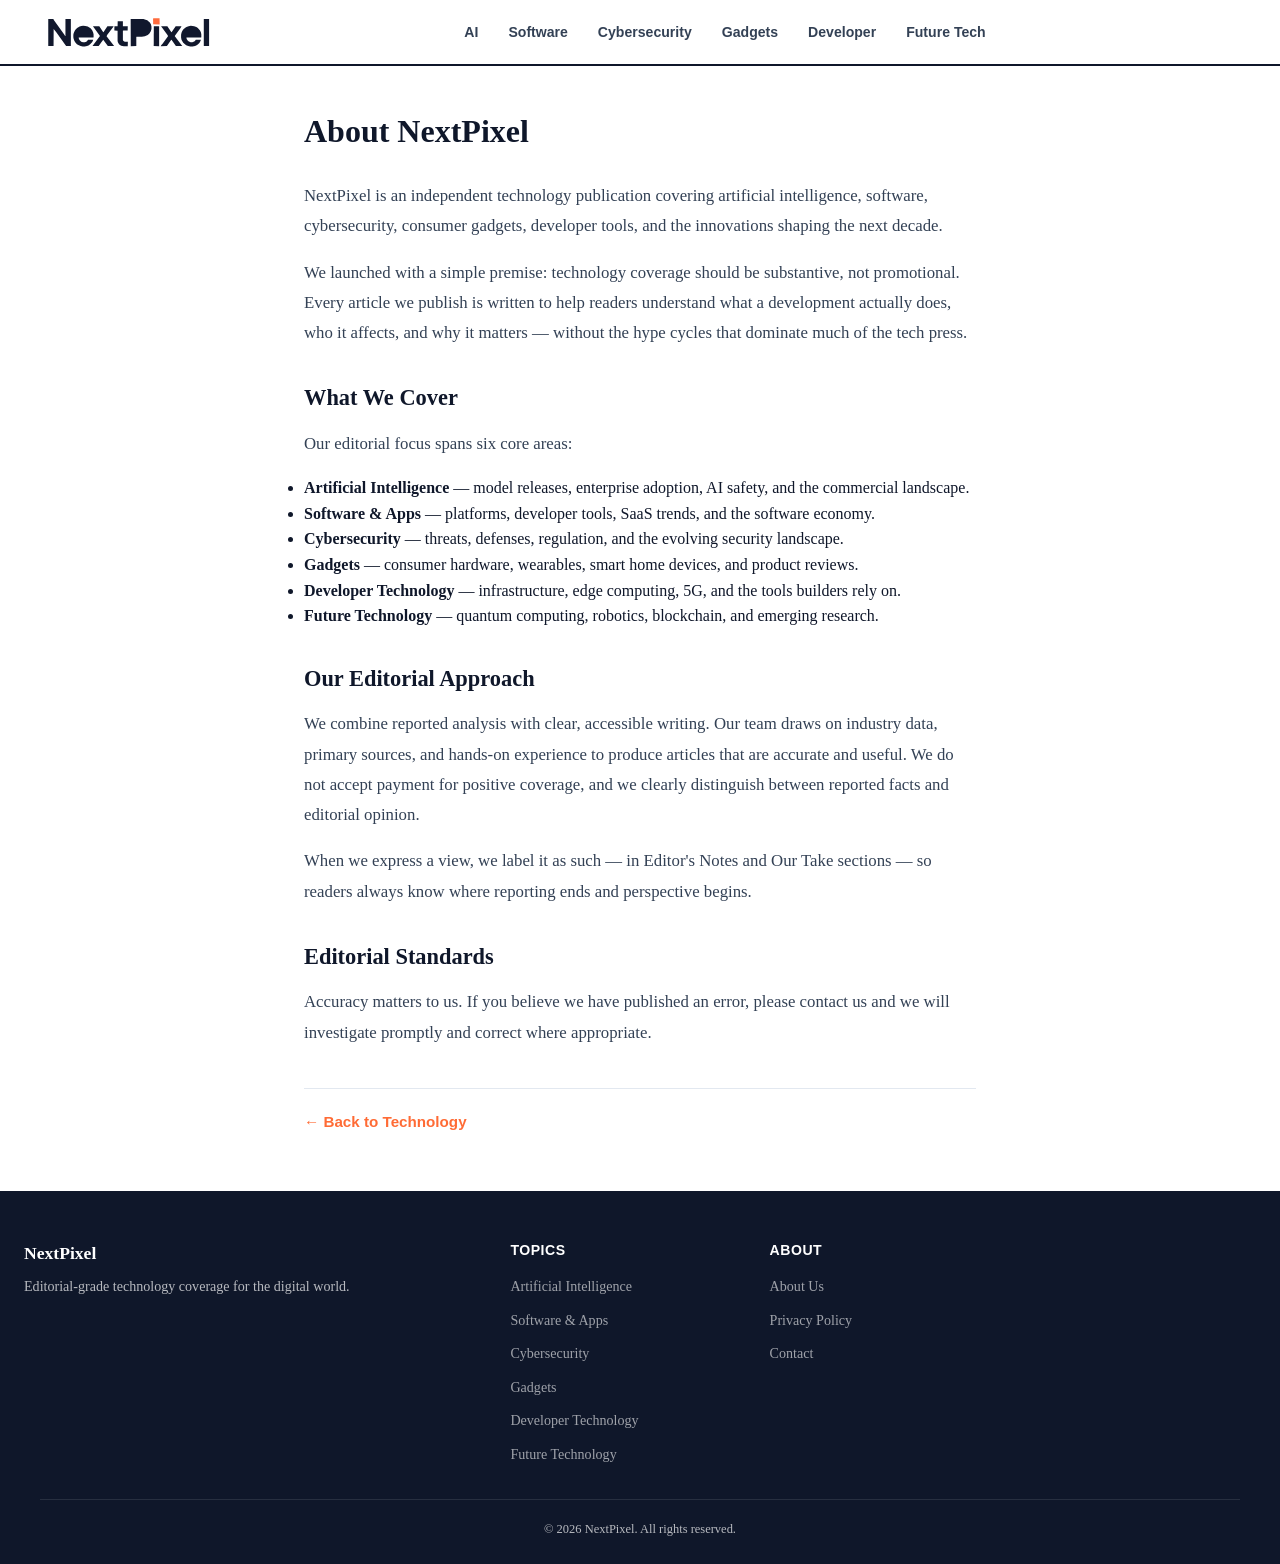
==== commit 230f9151: "Add contact page and finalize site configuration" ====
--- a/about.html
+++ b/about.html
@@ -1,14 +1,16 @@
-<!DOCTYPE html>
+﻿<!DOCTYPE html>
 <html lang="en">
 <head>
     <meta charset="UTF-8">
     <meta name="viewport" content="width=device-width, initial-scale=1.0">
     <title>About Us | NextPixel</title>
-    <meta name="description" content="About NextPixel 鈥?editorial-grade coverage of AI, software, cybersecurity, gadgets and emerging technology.">
-    <link rel="canonical" href="https://nextpixel.site/about.html">
+    <meta name="description" content="About NextPixel 閳?editorial-grade coverage of AI, software, cybersecurity, gadgets and emerging technology.">
+    <link rel="canonical" href="https://tech.nextpixel.site/about.html">
     <script src="site-config.js"></script>
     <link rel="stylesheet" href="style.css">
 <link rel="icon" type="image/svg+xml" href="/favicon.svg">
+<script src="/assets/nextpixel-ga4-config.js"></script>
+    <script src="/assets/nextpixel-ga4.js"></script>
 </head>
 <body>
     <header class="tech-header">
@@ -56,11 +58,6 @@
             <h2>Editorial Standards</h2>
             <p>Accuracy matters to us. If you believe we have published an error, please contact us and we will investigate promptly and correct where appropriate.</p>
 
-            <h2 id="contact">Contact</h2>
-            <p>For editorial inquiries, corrections, or feedback, reach us at <a href="mailto:info@nextpixel.site">info@nextpixel.site</a>. For advertising or partnership questions, contact <a href="mailto:info@nextpixel.site">info@nextpixel.site</a>.</p>
-
-            <h2>Our Network</h2>
-            <p>NextPixel is part of the NextPixel network, which also covers, health, and other verticals. Visit the <a href="https://nextpixel.site" target="_blank" rel="noopener">NextPixel main site</a> for the full picture.</p>
 
             <div class="back-home" style="margin-top:40px;">
                 <a href="/">&larr; Back to Technology</a>
@@ -83,6 +80,7 @@
                 <ul>
                     <li><a href="about.html">About Us</a></li>
                     <li><a href="privacy.html">Privacy Policy</a></li>
+                    <li><a href="contact.html">Contact</a></li>
                 </ul>
             </div>
         </div>
@@ -92,21 +90,40 @@
     </footer>
 
     <script>
-    (function() {
-        var ul = document.getElementById('footerTopics');
-        if (typeof SITE_CONFIG !== 'undefined') {
-            var html = '';
-            SITE_CONFIG.subcategories.forEach(function(sub) {
-                var url = SITE_CONFIG.categoryUrlMap[sub.id] || 'index.html?cat=' + sub.id;
-                html += '<li><a href="' + url + '">' + sub.name + '</a></li>';
-            });
-            ul.innerHTML = html;
-        }
-        document.getElementById('menuToggle').addEventListener('click', function() {
-            document.getElementById('mainNav').classList.toggle('nav-open');
+(function () {
+    var ul = document.getElementById('footerTopics');
+    var cfg = window.SITE_CONFIG;
+
+    if (ul) {
+        var topics = cfg && Array.isArray(cfg.subcategories) ? cfg.subcategories : [];
+        var fallbackTopics = [
+            { id: 'ai', name: 'Artificial Intelligence' },
+            { id: 'software', name: 'Software & Apps' },
+            { id: 'cybersecurity', name: 'Cybersecurity' },
+            { id: 'gadgets', name: 'Gadgets' },
+            { id: 'developer', name: 'Developer Technology' },
+            { id: 'future-tech', name: 'Future Technology' }
+        ];
+
+        if (!topics.length) topics = fallbackTopics;
+
+        ul.innerHTML = topics.map(function (sub) {
+            var id = String(sub.id || '');
+            var name = String(sub.name || id);
+            var url = 'index.html?cat=' + encodeURIComponent(id);
+            return '<li><a href="' + url + '">' + name + '</a></li>';
+        }).join('');
+    }
+
+    var toggle = document.getElementById('menuToggle');
+    var nav = document.getElementById('mainNav');
+    if (toggle && nav) {
+        toggle.addEventListener('click', function () {
+            nav.classList.toggle('nav-open');
         });
-    })();
-    </script>
+    }
+})();
+</script>
 <script>
 (function () {
     var now = new Date();
@@ -127,3 +144,5 @@
 </script>
 </body>
 </html>
+
+
--- a/style.css
+++ b/style.css
@@ -134,9 +134,24 @@
     border-bottom: 1px solid var(--border);
 }
 .section-eyebrow {
-    font-size: 0.75rem; font-weight: 800; text-transform: uppercase;
-    letter-spacing: 0.12em; color: var(--accent); margin-bottom: 12px;
-    font-family: -apple-system, sans-serif;
+    position: relative;
+    font-size: clamp(1.625rem, 2.5vw, 2rem);
+    font-weight: 800;
+    text-transform: none;
+    letter-spacing: -0.035em;
+    line-height: 1.2;
+    color: var(--text-primary);
+    margin: 0 0 24px;
+    font-family: -apple-system, BlinkMacSystemFont, "Segoe UI", sans-serif;
+}
+.section-eyebrow::after {
+    content: "";
+    display: block;
+    width: 42px;
+    height: 3px;
+    margin-top: 14px;
+    border-radius: 2px;
+    background: var(--accent);
 }
 .editorial-text { max-width: var(--content-width); font-size: 1.1rem; color: var(--text-secondary); line-height: 1.8; font-family: Georgia, serif; }
 .editorial-text p { margin-bottom: 12px; }
@@ -541,3 +556,19 @@
     .container { max-width: 100%; padding: 0; }
     .article-hero-wrap { max-width: 100%; padding: 0; }
 }
+
+/* Prevent the default homepage HERO flashing on category views */
+html.category-view:not(.category-ready) .tech-hero {
+    visibility: hidden;
+}
+
+@media (max-width: 600px) {
+    .section-eyebrow {
+        font-size: 1.625rem;
+        margin-bottom: 18px;
+    }
+    .section-eyebrow::after {
+        width: 36px;
+        margin-top: 12px;
+    }
+}
